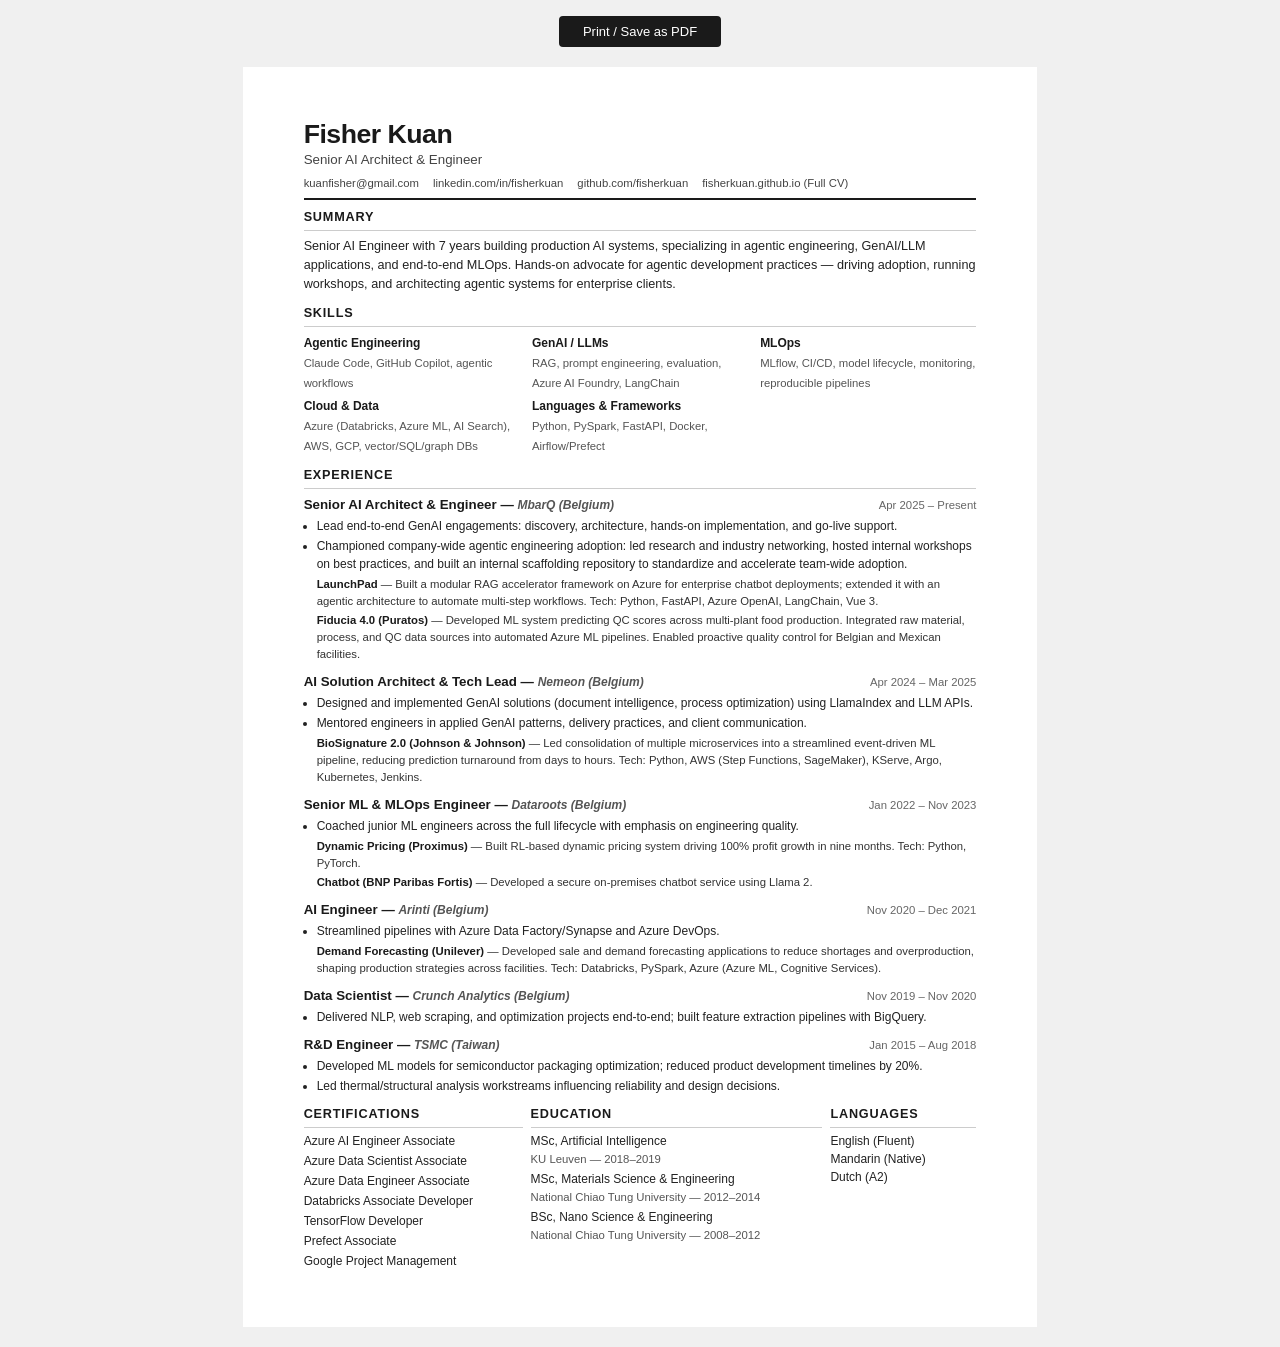
==== cv.html @ 1ecaf211 "Align cv.html with index.html and add 1-Pager CV nav link - Add LaunchPad and Fiducia 4.0 client pro" ====
<!DOCTYPE html>
<html lang="en">
<head>
    <meta charset="UTF-8">
    <meta name="viewport" content="width=device-width, initial-scale=1.0">
    <title>Fisher Kuan — CV</title>
    <style>
        * {
            margin: 0;
            padding: 0;
            box-sizing: border-box;
        }

        body {
            font-family: 'Helvetica Neue', Arial, sans-serif;
            font-size: 10pt;
            line-height: 1.5;
            color: #1a1a1a;
            background: #f0f0f0;
        }

        .page {
            width: 210mm;
            min-height: 297mm;
            margin: 20px auto;
            background: #fff;
            padding: 14mm 16mm 12mm;
        }

        /* Print button */
        .print-btn {
            display: block;
            margin: 16px auto 0;
            padding: 8px 24px;
            background: #1a1a1a;
            color: #fff;
            border: none;
            border-radius: 4px;
            font-size: 13px;
            cursor: pointer;
            width: fit-content;
        }

        .print-btn:hover { background: #333; }

        /* Header */
        header {
            border-bottom: 2px solid #1a1a1a;
            padding-bottom: 6px;
            margin-bottom: 8px;
        }

        header h1 {
            font-size: 20pt;
            font-weight: 700;
            letter-spacing: -0.5px;
            line-height: 1.1;
        }

        header .title {
            font-size: 10pt;
            color: #444;
            margin-top: 1px;
            margin-bottom: 5px;
        }

        .contact {
            display: flex;
            flex-wrap: wrap;
            gap: 4px 14px;
            font-size: 8.5pt;
            color: #444;
        }

        .contact a {
            color: #444;
            text-decoration: none;
        }

        .contact a:hover { text-decoration: underline; }

        /* Sections */
        section {
            margin-bottom: 10px;
        }

        h2 {
            font-size: 9.5pt;
            font-weight: 700;
            text-transform: uppercase;
            letter-spacing: 0.8px;
            border-bottom: 1px solid #ccc;
            padding-bottom: 3px;
            margin-bottom: 6px;
            color: #1a1a1a;
        }

        /* Summary */
        .summary p {
            font-size: 9.5pt;
            color: #222;
        }

        /* Skills */
        .skills-grid {
            display: grid;
            grid-template-columns: repeat(3, 1fr);
            gap: 3px 12px;
        }

        .skill-item strong {
            font-size: 9pt;
        }

        .skill-item span {
            font-size: 8.5pt;
            color: #555;
        }

        /* Experience */
        .job {
            margin-bottom: 9px;
        }

        .job-header {
            display: flex;
            justify-content: space-between;
            align-items: baseline;
            margin-bottom: 2px;
        }

        .job-header h3 {
            font-size: 10pt;
            font-weight: 700;
        }

        .job-header .company {
            font-size: 9pt;
            color: #555;
            font-style: italic;
        }

        .job-header .date {
            font-size: 8.5pt;
            color: #666;
            white-space: nowrap;
            margin-left: 8px;
        }

        .job ul {
            padding-left: 13px;
            margin-bottom: 3px;
        }

        .job ul li {
            font-size: 9pt;
            margin-bottom: 2px;
            color: #222;
        }

        .client {
            font-size: 8.5pt;
            color: #333;
            padding-left: 13px;
            margin-top: 2px;
        }

        .client strong {
            color: #1a1a1a;
        }

        /* Bottom grid */
        .bottom-grid {
            display: grid;
            grid-template-columns: 1.2fr 1.6fr 0.8fr;
            gap: 8px;
            margin-top: 4px;
        }

        .bottom-grid h2 {
            margin-bottom: 4px;
        }

        .cert-list, .edu-list {
            list-style: none;
            padding: 0;
        }

        .cert-list li, .edu-list li {
            font-size: 9pt;
            color: #222;
            margin-bottom: 2px;
        }

        .edu-list .school {
            font-size: 8.5pt;
            color: #555;
        }

        .languages p {
            font-size: 9pt;
            color: #222;
        }

        /* Print styles */
        @media print {
            body {
                background: #fff;
            }

            .page {
                margin: 0;
                padding: 12mm 15mm 10mm;
                box-shadow: none;
                width: 100%;
            }

            .print-btn {
                display: none;
            }

            * {
                -webkit-print-color-adjust: exact;
                print-color-adjust: exact;
            }
        }
    </style>
</head>
<body>

    <button class="print-btn" onclick="window.print()">Print / Save as PDF</button>

    <div class="page">

        <header>
            <h1>Fisher Kuan</h1>
            <p class="title">Senior AI Architect & Engineer</p>
            <div class="contact">
                <a href="mailto:kuanfisher@gmail.com">kuanfisher@gmail.com</a>
                <a href="https://linkedin.com/in/fisherkuan" target="_blank">linkedin.com/in/fisherkuan</a>
                <a href="https://github.com/fisherkuan" target="_blank">github.com/fisherkuan</a>
                <a href="https://fisherkuan.github.io" target="_blank">fisherkuan.github.io (Full CV)</a>
            </div>
        </header>

        <section class="summary">
            <h2>Summary</h2>
            <p>Senior AI Engineer with 7 years building production AI systems, specializing in agentic engineering, GenAI/LLM applications, and end-to-end MLOps. Hands-on advocate for agentic development practices — driving adoption, running workshops, and architecting agentic systems for enterprise clients.</p>
        </section>

        <section class="skills">
            <h2>Skills</h2>
            <div class="skills-grid">
                <div class="skill-item">
                    <strong>Agentic Engineering</strong><br>
                    <span>Claude Code, GitHub Copilot, agentic workflows</span>
                </div>
                <div class="skill-item">
                    <strong>GenAI / LLMs</strong><br>
                    <span>RAG, prompt engineering, evaluation, Azure AI Foundry, LangChain</span>
                </div>
                <div class="skill-item">
                    <strong>MLOps</strong><br>
                    <span>MLflow, CI/CD, model lifecycle, monitoring, reproducible pipelines</span>
                </div>
                <div class="skill-item">
                    <strong>Cloud & Data</strong><br>
                    <span>Azure (Databricks, Azure ML, AI Search), AWS, GCP, vector/SQL/graph DBs</span>
                </div>
                <div class="skill-item">
                    <strong>Languages & Frameworks</strong><br>
                    <span>Python, PySpark, FastAPI, Docker, Airflow/Prefect</span>
                </div>
            </div>
        </section>

        <section class="experience">
            <h2>Experience</h2>

            <div class="job">
                <div class="job-header">
                    <div>
                        <h3>Senior AI Architect & Engineer — <span class="company">MbarQ (Belgium)</span></h3>
                    </div>
                    <span class="date">Apr 2025 – Present</span>
                </div>
                <ul>
                    <li>Lead end-to-end GenAI engagements: discovery, architecture, hands-on implementation, and go-live support.</li>
                    <li>Championed company-wide agentic engineering adoption: led research and industry networking, hosted internal workshops on best practices, and built an internal scaffolding repository to standardize and accelerate team-wide adoption.</li>
                </ul>
                <p class="client"><strong>LaunchPad</strong> — Built a modular RAG accelerator framework on Azure for enterprise chatbot deployments; extended it with an agentic architecture to automate multi-step workflows. Tech: Python, FastAPI, Azure OpenAI, LangChain, Vue 3.</p>
                <p class="client"><strong>Fiducia 4.0 (Puratos)</strong> — Developed ML system predicting QC scores across multi-plant food production. Integrated raw material, process, and QC data sources into automated Azure ML pipelines. Enabled proactive quality control for Belgian and Mexican facilities.</p>
            </div>

            <div class="job">
                <div class="job-header">
                    <div>
                        <h3>AI Solution Architect & Tech Lead — <span class="company">Nemeon (Belgium)</span></h3>
                    </div>
                    <span class="date">Apr 2024 – Mar 2025</span>
                </div>
                <ul>
                    <li>Designed and implemented GenAI solutions (document intelligence, process optimization) using LlamaIndex and LLM APIs.</li>
                    <li>Mentored engineers in applied GenAI patterns, delivery practices, and client communication.</li>
                </ul>
                <p class="client"><strong>BioSignature 2.0 (Johnson &amp; Johnson)</strong> — Led consolidation of multiple microservices into a streamlined event-driven ML pipeline, reducing prediction turnaround from days to hours. Tech: Python, AWS (Step Functions, SageMaker), KServe, Argo, Kubernetes, Jenkins.</p>
            </div>

            <div class="job">
                <div class="job-header">
                    <div>
                        <h3>Senior ML & MLOps Engineer — <span class="company">Dataroots (Belgium)</span></h3>
                    </div>
                    <span class="date">Jan 2022 – Nov 2023</span>
                </div>
                <ul>
                    <li>Coached junior ML engineers across the full lifecycle with emphasis on engineering quality.</li>
                </ul>
                <p class="client"><strong>Dynamic Pricing (Proximus)</strong> — Built RL-based dynamic pricing system driving 100% profit growth in nine months. Tech: Python, PyTorch.</p>
                <p class="client"><strong>Chatbot (BNP Paribas Fortis)</strong> — Developed a secure on-premises chatbot service using Llama 2.</p>
            </div>

            <div class="job">
                <div class="job-header">
                    <div>
                        <h3>AI Engineer — <span class="company">Arinti (Belgium)</span></h3>
                    </div>
                    <span class="date">Nov 2020 – Dec 2021</span>
                </div>
                <ul>
                    <li>Streamlined pipelines with Azure Data Factory/Synapse and Azure DevOps.</li>
                </ul>
                <p class="client"><strong>Demand Forecasting (Unilever)</strong> — Developed sale and demand forecasting applications to reduce shortages and overproduction, shaping production strategies across facilities. Tech: Databricks, PySpark, Azure (Azure ML, Cognitive Services).</p>
            </div>

            <div class="job">
                <div class="job-header">
                    <div>
                        <h3>Data Scientist — <span class="company">Crunch Analytics (Belgium)</span></h3>
                    </div>
                    <span class="date">Nov 2019 – Nov 2020</span>
                </div>
                <ul>
                    <li>Delivered NLP, web scraping, and optimization projects end-to-end; built feature extraction pipelines with BigQuery.</li>
                </ul>
            </div>

            <div class="job">
                <div class="job-header">
                    <div>
                        <h3>R&amp;D Engineer — <span class="company">TSMC (Taiwan)</span></h3>
                    </div>
                    <span class="date">Jan 2015 – Aug 2018</span>
                </div>
                <ul>
                    <li>Developed ML models for semiconductor packaging optimization; reduced product development timelines by 20%.</li>
                    <li>Led thermal/structural analysis workstreams influencing reliability and design decisions.</li>
                </ul>
            </div>

        </section>

        <div class="bottom-grid">
            <section class="certifications">
                <h2>Certifications</h2>
                <ul class="cert-list">
                    <li>Azure AI Engineer Associate</li>
                    <li>Azure Data Scientist Associate</li>
                    <li>Azure Data Engineer Associate</li>
                    <li>Databricks Associate Developer</li>
                    <li>TensorFlow Developer</li>
                    <li>Prefect Associate</li>
                    <li>Google Project Management</li>
                </ul>
            </section>

            <section class="education">
                <h2>Education</h2>
                <ul class="edu-list">
                    <li>
                        MSc, Artificial Intelligence<br>
                        <span class="school">KU Leuven — 2018–2019</span>
                    </li>
                    <li>
                        MSc, Materials Science &amp; Engineering<br>
                        <span class="school">National Chiao Tung University — 2012–2014</span>
                    </li>
                    <li>
                        BSc, Nano Science &amp; Engineering<br>
                        <span class="school">National Chiao Tung University — 2008–2012</span>
                    </li>
                </ul>
            </section>

            <section class="languages">
                <h2>Languages</h2>
                <p>English (Fluent)</p>
                <p>Mandarin (Native)</p>
                <p>Dutch (A2)</p>
            </section>
        </div>

    </div>

</body>
</html>
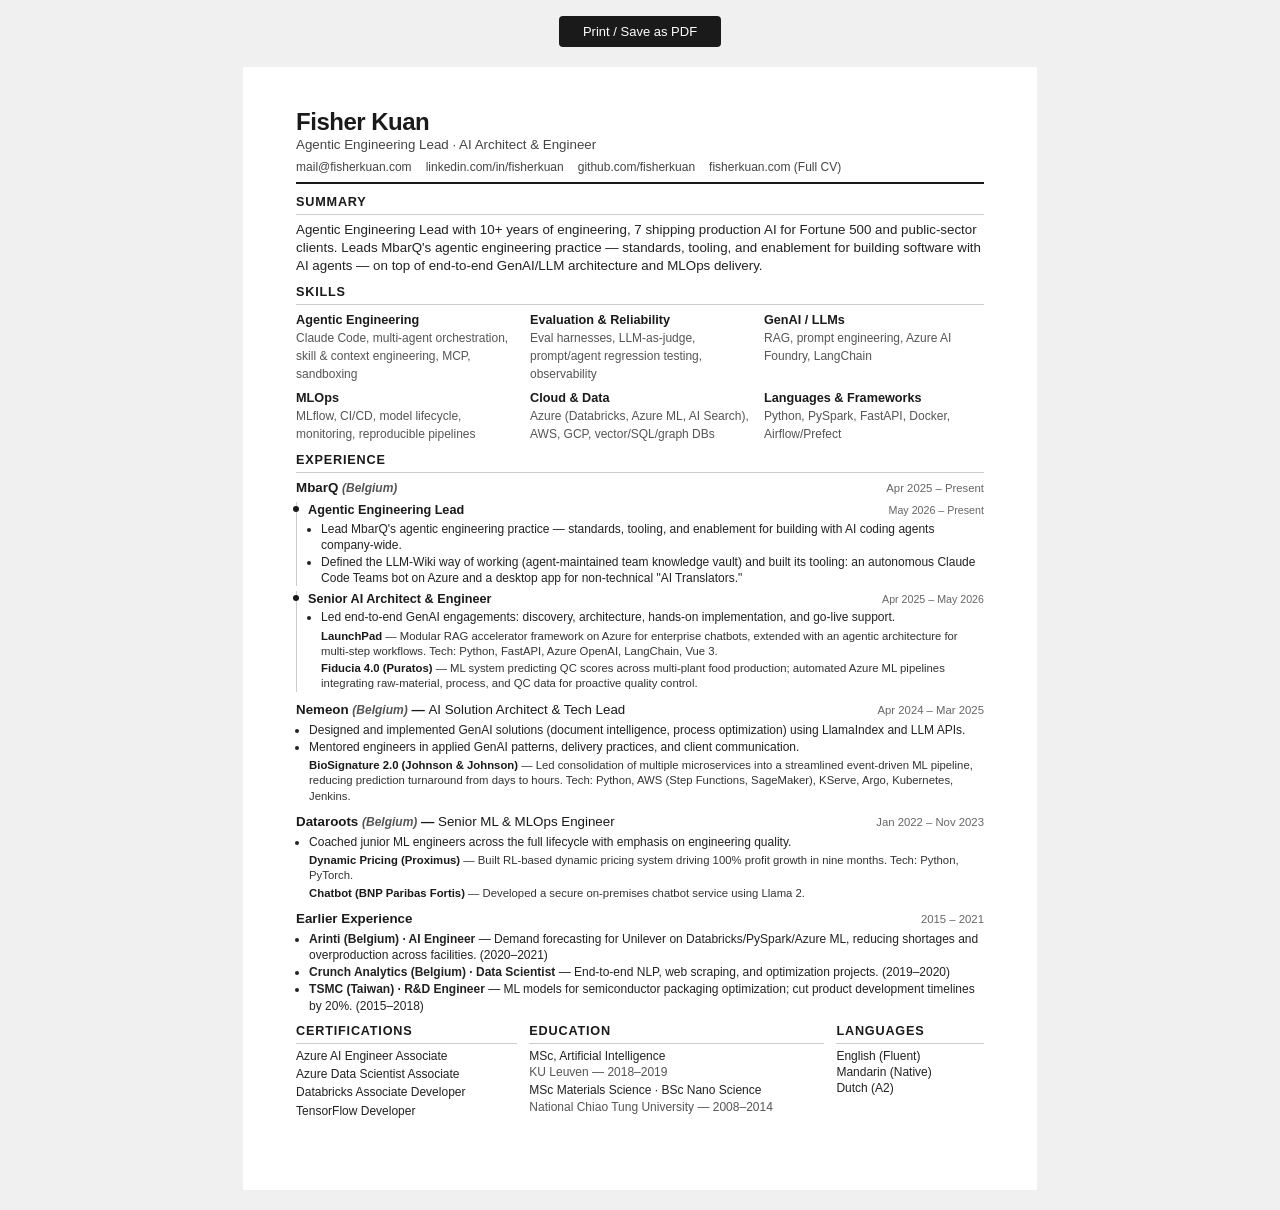
==== commit 664a458e: "Add theme toggle, migrate to fisherkuan.com, rebalance 1-pager CV - Dark/light theme toggle with sys" ====
--- a/cv.html
+++ b/cv.html
@@ -3,7 +3,9 @@
 <head>
     <meta charset="UTF-8">
     <meta name="viewport" content="width=device-width, initial-scale=1.0">
+    <meta name="description" content="Fisher Kuan — Agentic Engineering Lead & AI Architect. One-page CV, printable as PDF.">
     <title>Fisher Kuan — CV</title>
+    <link rel="icon" type="image/svg+xml" href="favicon.svg">
     <style>
         * {
             margin: 0;
@@ -14,7 +16,7 @@
         body {
             font-family: 'Helvetica Neue', Arial, sans-serif;
             font-size: 10pt;
-            line-height: 1.5;
+            line-height: 1.35;
             color: #1a1a1a;
             background: #f0f0f0;
         }
@@ -24,7 +26,7 @@
             min-height: 297mm;
             margin: 20px auto;
             background: #fff;
-            padding: 14mm 16mm 12mm;
+            padding: 11mm 14mm 9mm;
         }
 
         /* Print button */
@@ -46,12 +48,12 @@
         /* Header */
         header {
             border-bottom: 2px solid #1a1a1a;
-            padding-bottom: 6px;
-            margin-bottom: 8px;
+            padding-bottom: 7px;
+            margin-bottom: 10px;
         }
 
         header h1 {
-            font-size: 20pt;
+            font-size: 18pt;
             font-weight: 700;
             letter-spacing: -0.5px;
             line-height: 1.1;
@@ -68,7 +70,7 @@
             display: flex;
             flex-wrap: wrap;
             gap: 4px 14px;
-            font-size: 8.5pt;
+            font-size: 9pt;
             color: #444;
         }
 
@@ -81,7 +83,7 @@
 
         /* Sections */
         section {
-            margin-bottom: 10px;
+            margin-bottom: 9px;
         }
 
         h2 {
@@ -97,7 +99,7 @@
 
         /* Summary */
         .summary p {
-            font-size: 9.5pt;
+            font-size: 10pt;
             color: #222;
         }
 
@@ -105,15 +107,15 @@
         .skills-grid {
             display: grid;
             grid-template-columns: repeat(3, 1fr);
-            gap: 3px 12px;
+            gap: 6px 14px;
         }
 
         .skill-item strong {
-            font-size: 9pt;
+            font-size: 9.5pt;
         }
 
         .skill-item span {
-            font-size: 8.5pt;
+            font-size: 9pt;
             color: #555;
         }
 
@@ -126,7 +128,7 @@
             display: flex;
             justify-content: space-between;
             align-items: baseline;
-            margin-bottom: 2px;
+            margin-bottom: 3px;
         }
 
         .job-header h3 {
@@ -138,6 +140,10 @@
             font-size: 9pt;
             color: #555;
             font-style: italic;
+        }
+
+        .job-header .role {
+            font-weight: 400;
         }
 
         .job-header .date {
@@ -154,7 +160,7 @@
 
         .job ul li {
             font-size: 9pt;
-            margin-bottom: 2px;
+            margin-bottom: 1px;
             color: #222;
         }
 
@@ -169,12 +175,50 @@
             color: #1a1a1a;
         }
 
+        /* Role sub-entries (multiple positions at one company) */
+        .job > .role {
+            position: relative;
+            padding-left: 11px;
+            margin-top: 5px;
+            border-left: 1.5px solid #ccc;
+        }
+
+        .job > .role::before {
+            content: "";
+            position: absolute;
+            left: -4px;
+            top: 4px;
+            width: 6px;
+            height: 6px;
+            background: #1a1a1a;
+            border-radius: 50%;
+        }
+
+        .role-header {
+            display: flex;
+            justify-content: space-between;
+            align-items: baseline;
+            margin-bottom: 1px;
+        }
+
+        .role-header h4 {
+            font-size: 9.5pt;
+            font-weight: 700;
+        }
+
+        .role-date {
+            font-size: 8pt;
+            color: #666;
+            white-space: nowrap;
+            margin-left: 8px;
+        }
+
         /* Bottom grid */
         .bottom-grid {
             display: grid;
             grid-template-columns: 1.2fr 1.6fr 0.8fr;
-            gap: 8px;
-            margin-top: 4px;
+            gap: 12px;
+            margin-top: 6px;
         }
 
         .bottom-grid h2 {
@@ -193,7 +237,7 @@
         }
 
         .edu-list .school {
-            font-size: 8.5pt;
+            font-size: 9pt;
             color: #555;
         }
 
@@ -203,6 +247,11 @@
         }
 
         /* Print styles */
+        @page {
+            size: A4;
+            margin: 0;
+        }
+
         @media print {
             body {
                 background: #fff;
@@ -210,9 +259,10 @@
 
             .page {
                 margin: 0;
-                padding: 12mm 15mm 10mm;
+                padding: 11mm 14mm 9mm;
                 box-shadow: none;
                 width: 100%;
+                min-height: auto;
             }
 
             .print-btn {
@@ -234,18 +284,18 @@
 
         <header>
             <h1>Fisher Kuan</h1>
-            <p class="title">Senior AI Architect & Engineer</p>
+            <p class="title">Agentic Engineering Lead · AI Architect & Engineer</p>
             <div class="contact">
-                <a href="mailto:kuanfisher@gmail.com">kuanfisher@gmail.com</a>
+                <a href="mailto:mail@fisherkuan.com">mail@fisherkuan.com</a>
                 <a href="https://linkedin.com/in/fisherkuan" target="_blank">linkedin.com/in/fisherkuan</a>
                 <a href="https://github.com/fisherkuan" target="_blank">github.com/fisherkuan</a>
-                <a href="https://fisherkuan.github.io" target="_blank">fisherkuan.github.io (Full CV)</a>
+                <a href="https://fisherkuan.com" target="_blank">fisherkuan.com (Full CV)</a>
             </div>
         </header>
 
         <section class="summary">
             <h2>Summary</h2>
-            <p>Senior AI Engineer with 7 years building production AI systems, specializing in agentic engineering, GenAI/LLM applications, and end-to-end MLOps. Hands-on advocate for agentic development practices — driving adoption, running workshops, and architecting agentic systems for enterprise clients.</p>
+            <p>Agentic Engineering Lead with 10+ years of engineering, 7 shipping production AI for Fortune 500 and public-sector clients. Leads MbarQ's agentic engineering practice — standards, tooling, and enablement for building software with AI agents — on top of end-to-end GenAI/LLM architecture and MLOps delivery.</p>
         </section>
 
         <section class="skills">
@@ -253,11 +303,15 @@
             <div class="skills-grid">
                 <div class="skill-item">
                     <strong>Agentic Engineering</strong><br>
-                    <span>Claude Code, GitHub Copilot, agentic workflows</span>
+                    <span>Claude Code, multi-agent orchestration, skill &amp; context engineering, MCP, sandboxing</span>
+                </div>
+                <div class="skill-item">
+                    <strong>Evaluation & Reliability</strong><br>
+                    <span>Eval harnesses, LLM-as-judge, prompt/agent regression testing, observability</span>
                 </div>
                 <div class="skill-item">
                     <strong>GenAI / LLMs</strong><br>
-                    <span>RAG, prompt engineering, evaluation, Azure AI Foundry, LangChain</span>
+                    <span>RAG, prompt engineering, Azure AI Foundry, LangChain</span>
                 </div>
                 <div class="skill-item">
                     <strong>MLOps</strong><br>
@@ -280,22 +334,37 @@
             <div class="job">
                 <div class="job-header">
                     <div>
-                        <h3>Senior AI Architect & Engineer — <span class="company">MbarQ (Belgium)</span></h3>
+                        <h3>MbarQ <span class="company">(Belgium)</span></h3>
                     </div>
                     <span class="date">Apr 2025 – Present</span>
                 </div>
-                <ul>
-                    <li>Lead end-to-end GenAI engagements: discovery, architecture, hands-on implementation, and go-live support.</li>
-                    <li>Championed company-wide agentic engineering adoption: led research and industry networking, hosted internal workshops on best practices, and built an internal scaffolding repository to standardize and accelerate team-wide adoption.</li>
-                </ul>
-                <p class="client"><strong>LaunchPad</strong> — Built a modular RAG accelerator framework on Azure for enterprise chatbot deployments; extended it with an agentic architecture to automate multi-step workflows. Tech: Python, FastAPI, Azure OpenAI, LangChain, Vue 3.</p>
-                <p class="client"><strong>Fiducia 4.0 (Puratos)</strong> — Developed ML system predicting QC scores across multi-plant food production. Integrated raw material, process, and QC data sources into automated Azure ML pipelines. Enabled proactive quality control for Belgian and Mexican facilities.</p>
+                <div class="role">
+                    <div class="role-header">
+                        <h4>Agentic Engineering Lead</h4>
+                        <span class="role-date">May 2026 – Present</span>
+                    </div>
+                    <ul>
+                        <li>Lead MbarQ's agentic engineering practice — standards, tooling, and enablement for building with AI coding agents company-wide.</li>
+                        <li>Defined the LLM-Wiki way of working (agent-maintained team knowledge vault) and built its tooling: an autonomous Claude Code Teams bot on Azure and a desktop app for non-technical "AI Translators."</li>
+                    </ul>
+                </div>
+                <div class="role">
+                    <div class="role-header">
+                        <h4>Senior AI Architect &amp; Engineer</h4>
+                        <span class="role-date">Apr 2025 – May 2026</span>
+                    </div>
+                    <ul>
+                        <li>Led end-to-end GenAI engagements: discovery, architecture, hands-on implementation, and go-live support.</li>
+                    </ul>
+                    <p class="client"><strong>LaunchPad</strong> — Modular RAG accelerator framework on Azure for enterprise chatbots, extended with an agentic architecture for multi-step workflows. Tech: Python, FastAPI, Azure OpenAI, LangChain, Vue 3.</p>
+                    <p class="client"><strong>Fiducia 4.0 (Puratos)</strong> — ML system predicting QC scores across multi-plant food production; automated Azure ML pipelines integrating raw-material, process, and QC data for proactive quality control.</p>
+                </div>
             </div>
 
             <div class="job">
                 <div class="job-header">
                     <div>
-                        <h3>AI Solution Architect & Tech Lead — <span class="company">Nemeon (Belgium)</span></h3>
+                        <h3>Nemeon <span class="company">(Belgium)</span> — <span class="role">AI Solution Architect &amp; Tech Lead</span></h3>
                     </div>
                     <span class="date">Apr 2024 – Mar 2025</span>
                 </div>
@@ -309,7 +378,7 @@
             <div class="job">
                 <div class="job-header">
                     <div>
-                        <h3>Senior ML & MLOps Engineer — <span class="company">Dataroots (Belgium)</span></h3>
+                        <h3>Dataroots <span class="company">(Belgium)</span> — <span class="role">Senior ML &amp; MLOps Engineer</span></h3>
                     </div>
                     <span class="date">Jan 2022 – Nov 2023</span>
                 </div>
@@ -323,38 +392,14 @@
             <div class="job">
                 <div class="job-header">
                     <div>
-                        <h3>AI Engineer — <span class="company">Arinti (Belgium)</span></h3>
-                    </div>
-                    <span class="date">Nov 2020 – Dec 2021</span>
+                        <h3>Earlier Experience</h3>
+                    </div>
+                    <span class="date">2015 – 2021</span>
                 </div>
                 <ul>
-                    <li>Streamlined pipelines with Azure Data Factory/Synapse and Azure DevOps.</li>
-                </ul>
-                <p class="client"><strong>Demand Forecasting (Unilever)</strong> — Developed sale and demand forecasting applications to reduce shortages and overproduction, shaping production strategies across facilities. Tech: Databricks, PySpark, Azure (Azure ML, Cognitive Services).</p>
-            </div>
-
-            <div class="job">
-                <div class="job-header">
-                    <div>
-                        <h3>Data Scientist — <span class="company">Crunch Analytics (Belgium)</span></h3>
-                    </div>
-                    <span class="date">Nov 2019 – Nov 2020</span>
-                </div>
-                <ul>
-                    <li>Delivered NLP, web scraping, and optimization projects end-to-end; built feature extraction pipelines with BigQuery.</li>
-                </ul>
-            </div>
-
-            <div class="job">
-                <div class="job-header">
-                    <div>
-                        <h3>R&amp;D Engineer — <span class="company">TSMC (Taiwan)</span></h3>
-                    </div>
-                    <span class="date">Jan 2015 – Aug 2018</span>
-                </div>
-                <ul>
-                    <li>Developed ML models for semiconductor packaging optimization; reduced product development timelines by 20%.</li>
-                    <li>Led thermal/structural analysis workstreams influencing reliability and design decisions.</li>
+                    <li><strong>Arinti (Belgium) · AI Engineer</strong> — Demand forecasting for Unilever on Databricks/PySpark/Azure ML, reducing shortages and overproduction across facilities. (2020–2021)</li>
+                    <li><strong>Crunch Analytics (Belgium) · Data Scientist</strong> — End-to-end NLP, web scraping, and optimization projects. (2019–2020)</li>
+                    <li><strong>TSMC (Taiwan) · R&amp;D Engineer</strong> — ML models for semiconductor packaging optimization; cut product development timelines by 20%. (2015–2018)</li>
                 </ul>
             </div>
 
@@ -366,11 +411,8 @@
                 <ul class="cert-list">
                     <li>Azure AI Engineer Associate</li>
                     <li>Azure Data Scientist Associate</li>
-                    <li>Azure Data Engineer Associate</li>
                     <li>Databricks Associate Developer</li>
                     <li>TensorFlow Developer</li>
-                    <li>Prefect Associate</li>
-                    <li>Google Project Management</li>
                 </ul>
             </section>
 
@@ -382,12 +424,8 @@
                         <span class="school">KU Leuven — 2018–2019</span>
                     </li>
                     <li>
-                        MSc, Materials Science &amp; Engineering<br>
-                        <span class="school">National Chiao Tung University — 2012–2014</span>
-                    </li>
-                    <li>
-                        BSc, Nano Science &amp; Engineering<br>
-                        <span class="school">National Chiao Tung University — 2008–2012</span>
+                        MSc Materials Science · BSc Nano Science<br>
+                        <span class="school">National Chiao Tung University — 2008–2014</span>
                     </li>
                 </ul>
             </section>
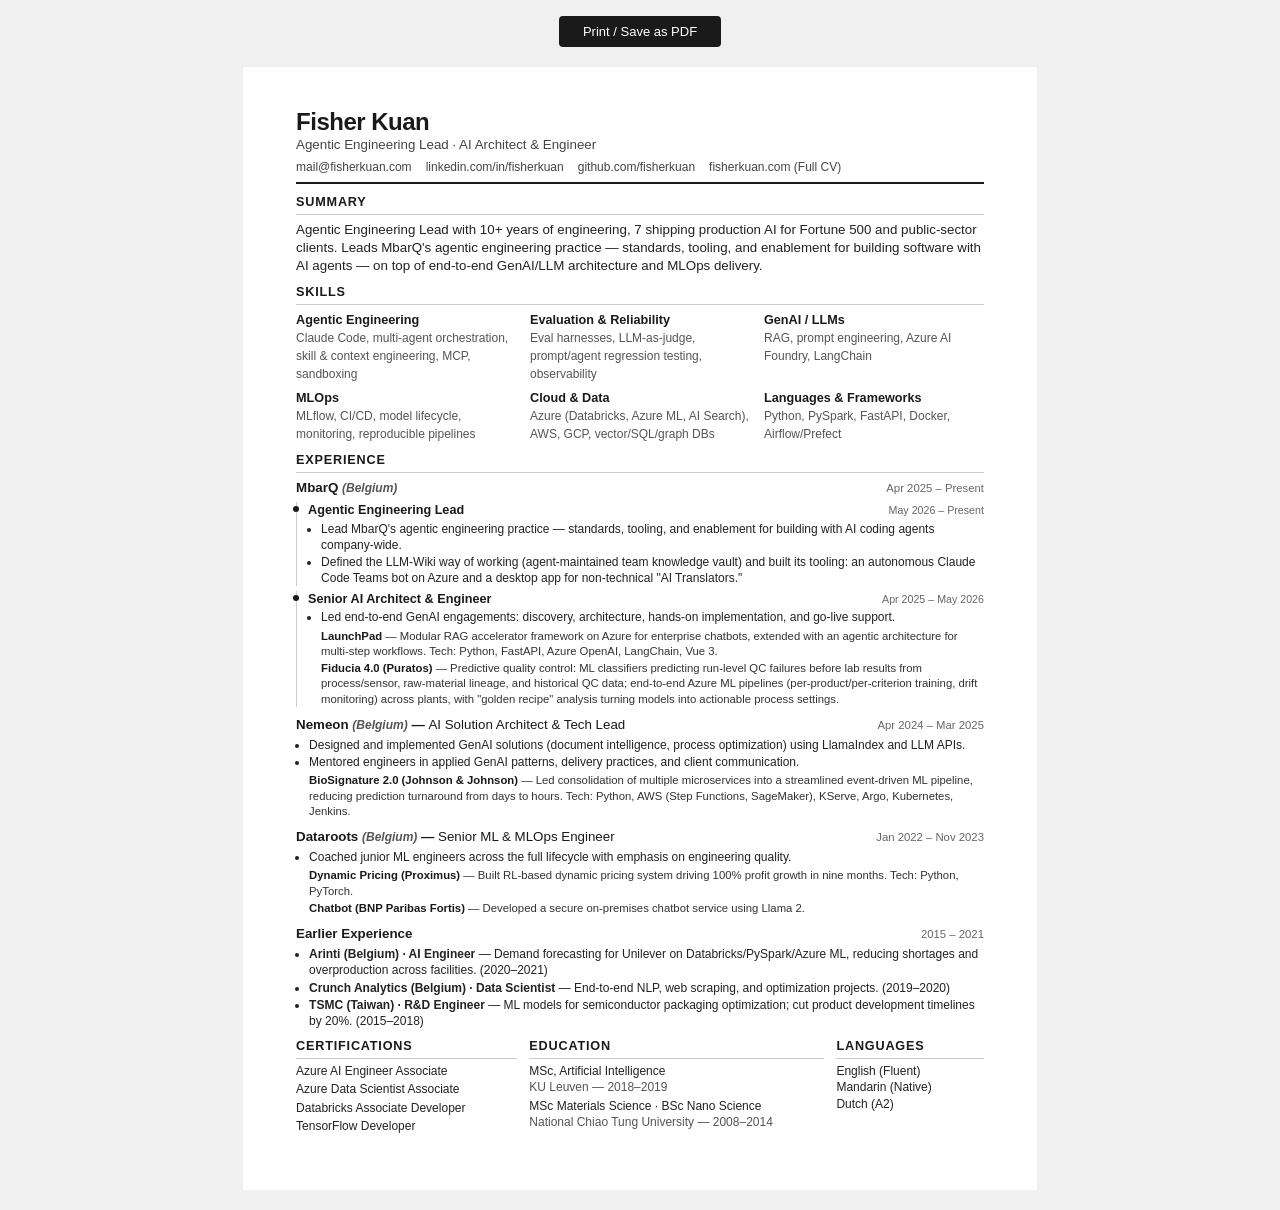
==== commit 281128f6: "Update Fiducia blurb, add Agentic Landscape and Dayboard, rename Lilai" ====
--- a/cv.html
+++ b/cv.html
@@ -357,7 +357,7 @@
                         <li>Led end-to-end GenAI engagements: discovery, architecture, hands-on implementation, and go-live support.</li>
                     </ul>
                     <p class="client"><strong>LaunchPad</strong> — Modular RAG accelerator framework on Azure for enterprise chatbots, extended with an agentic architecture for multi-step workflows. Tech: Python, FastAPI, Azure OpenAI, LangChain, Vue 3.</p>
-                    <p class="client"><strong>Fiducia 4.0 (Puratos)</strong> — ML system predicting QC scores across multi-plant food production; automated Azure ML pipelines integrating raw-material, process, and QC data for proactive quality control.</p>
+                    <p class="client"><strong>Fiducia 4.0 (Puratos)</strong> — Predictive quality control: ML classifiers predicting run-level QC failures before lab results from process/sensor, raw-material lineage, and historical QC data; end-to-end Azure ML pipelines (per-product/per-criterion training, drift monitoring) across plants, with "golden recipe" analysis turning models into actionable process settings.</p>
                 </div>
             </div>
 
